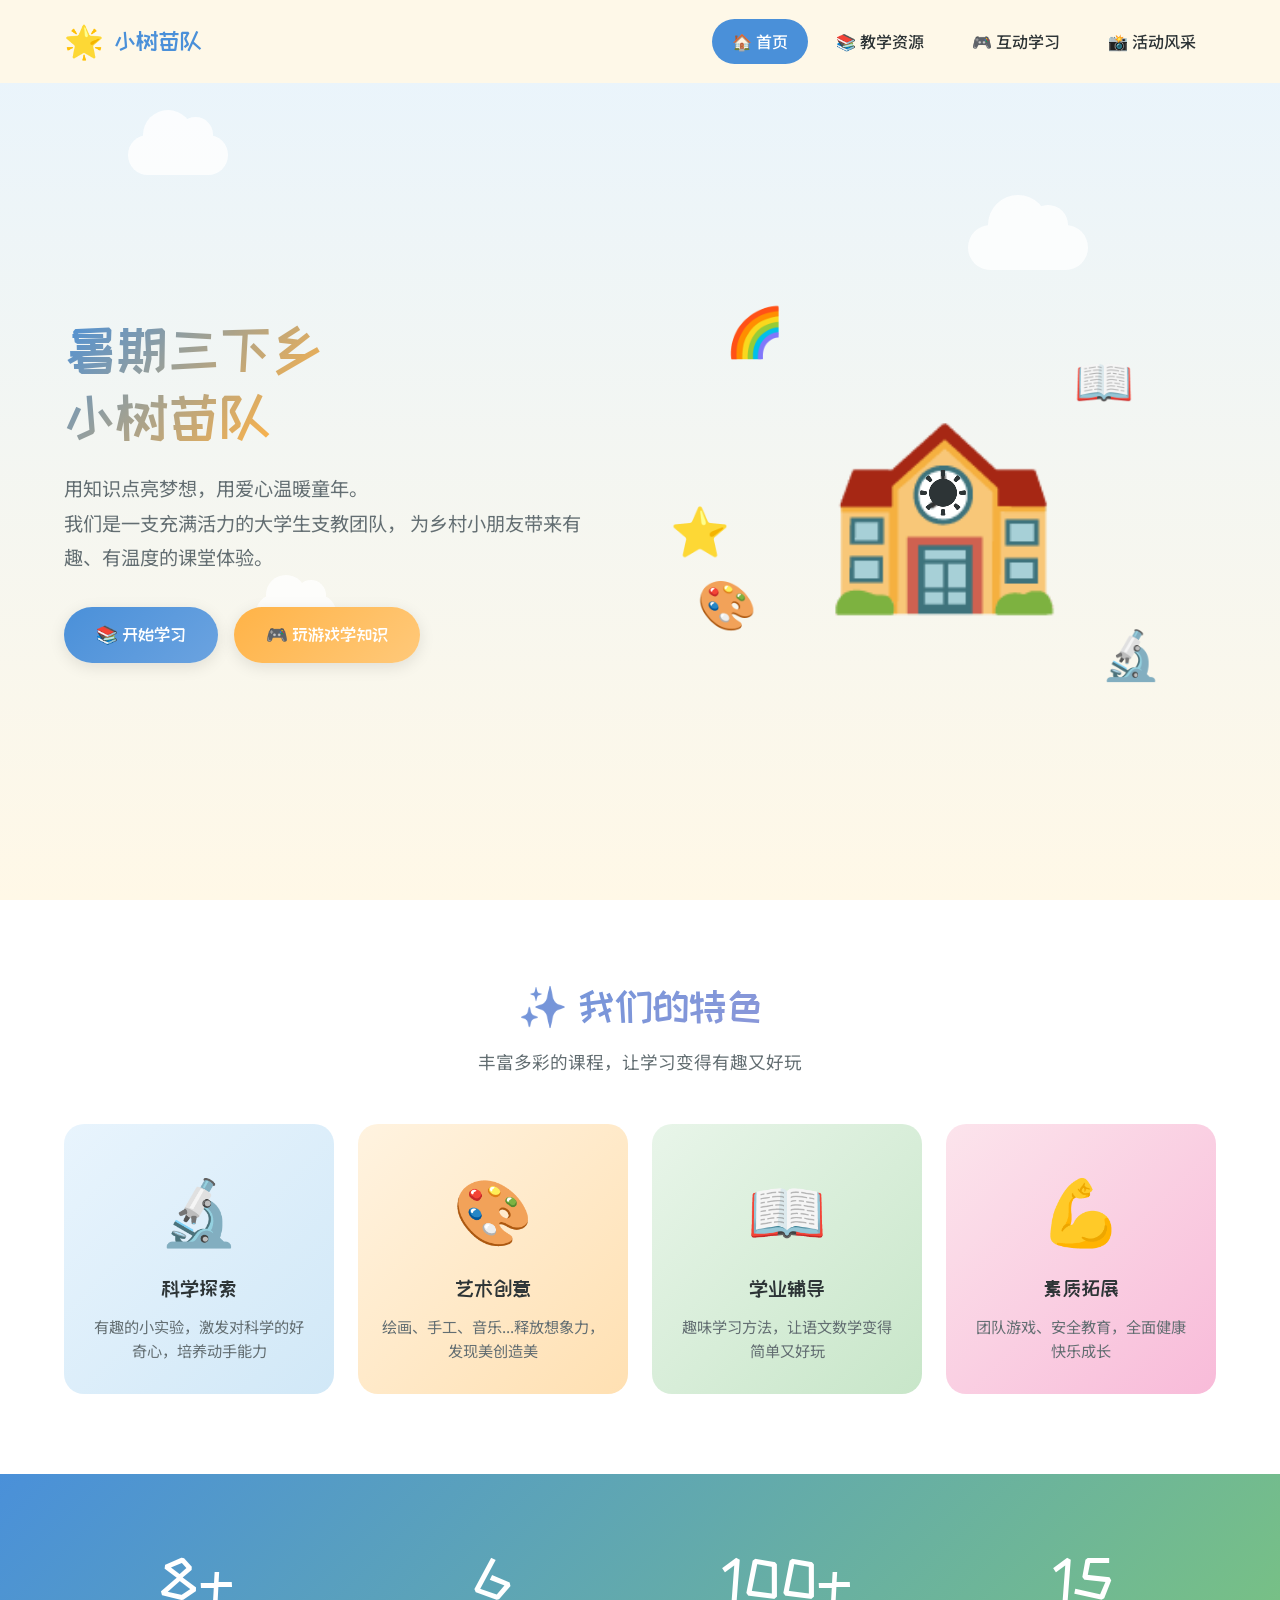
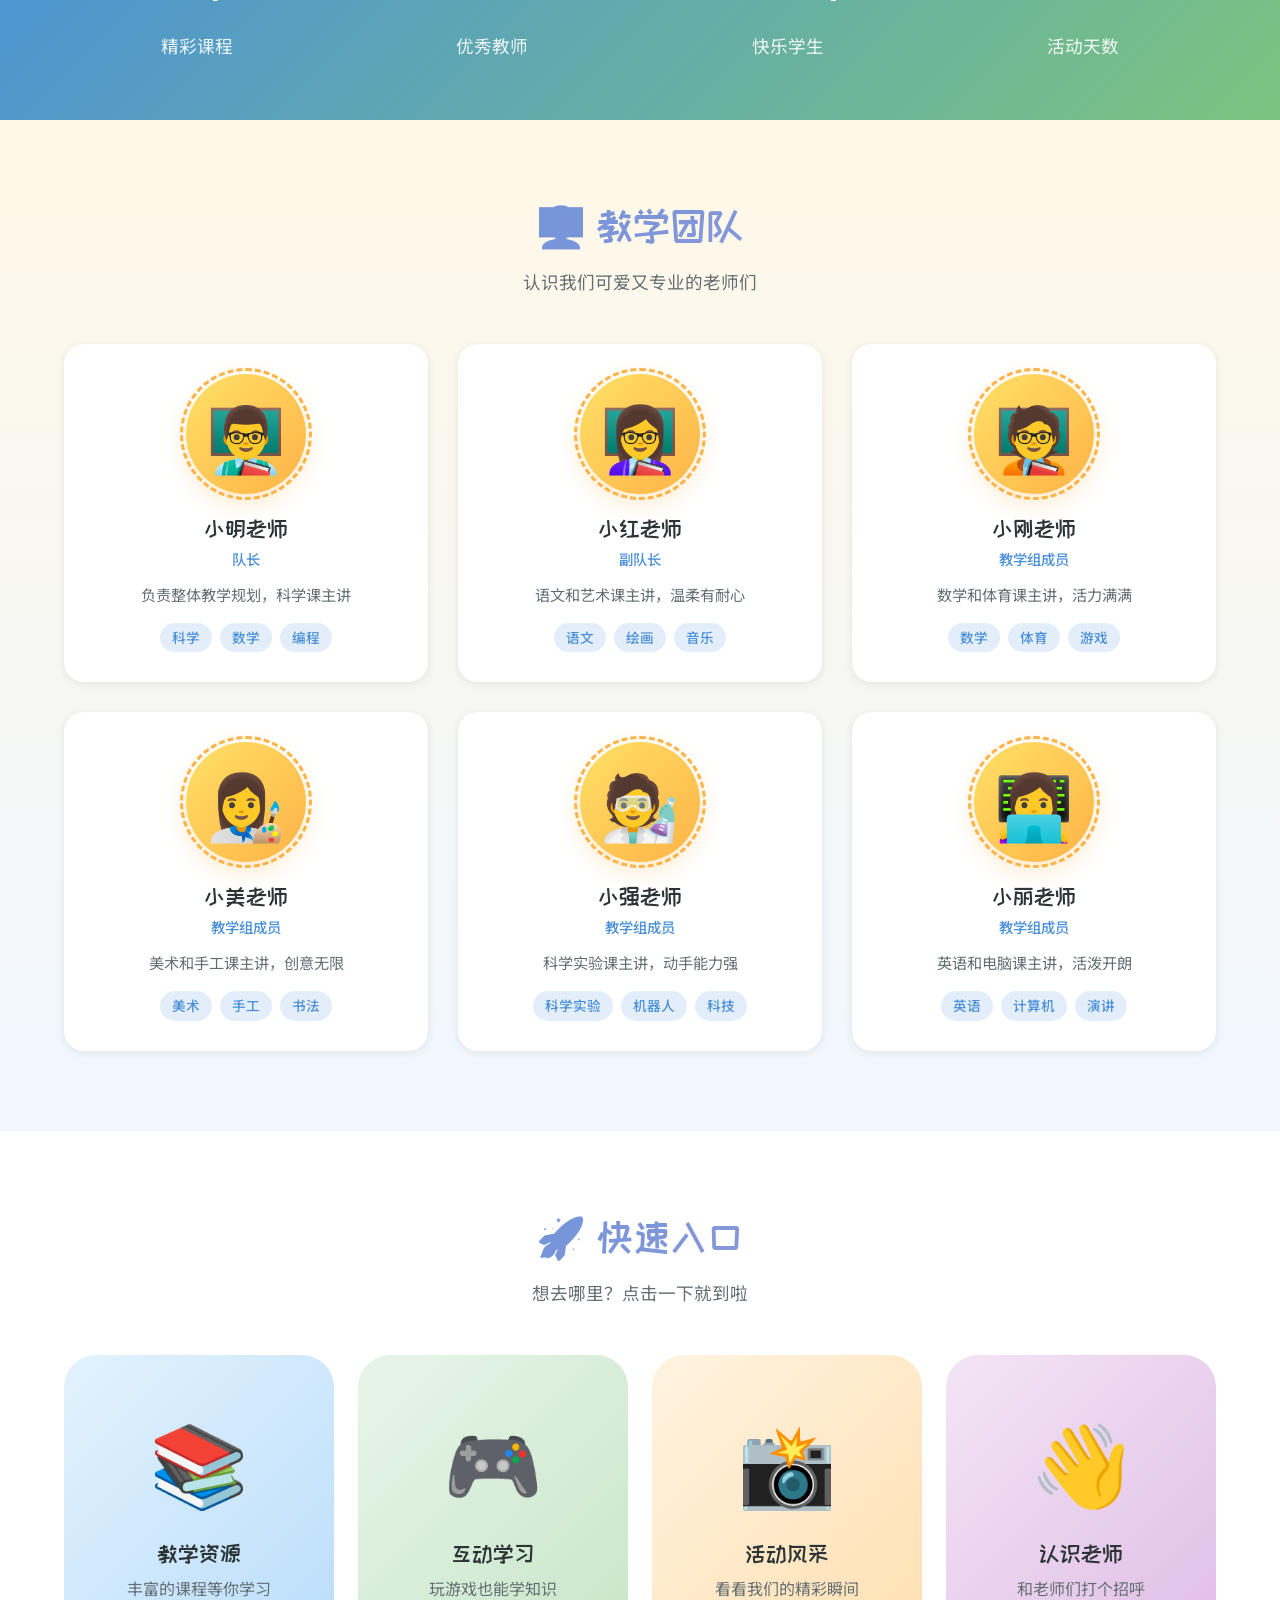
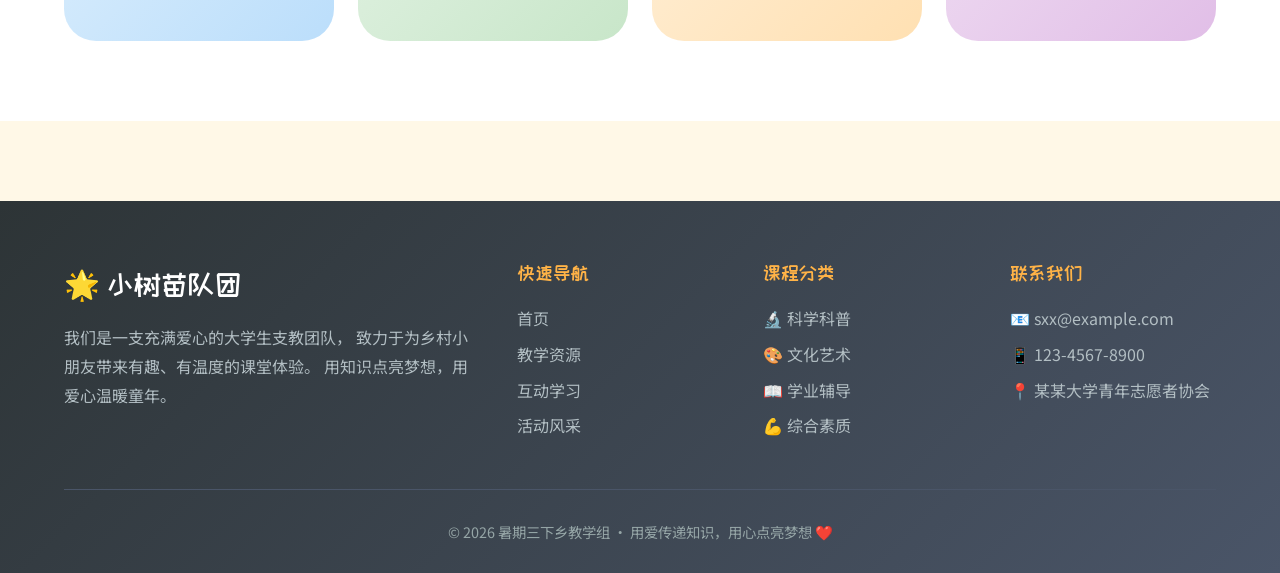
==== index.html @ 12be19e0 "初始提交：小树苗队三下乡教学网站" ====
<!DOCTYPE html>
<html lang="zh-CN">
<head>
  <meta charset="UTF-8">
  <meta name="viewport" content="width=device-width, initial-scale=1.0">
  <title>小树苗队 - 暑期三下乡教学组</title>
  <link rel="stylesheet" href="css/style.css">
  <style>
    .hero {
      min-height: 100vh;
      display: flex;
      align-items: center;
      position: relative;
      background: linear-gradient(180deg, #E8F4FD 0%, #FFF8E7 100%);
      overflow: hidden;
      padding-top: 80px;
    }

    .hero-content {
      position: relative;
      z-index: 10;
      max-width: 1200px;
      margin: 0 auto;
      padding: 0 24px;
      display: grid;
      grid-template-columns: 1fr 1fr;
      gap: 60px;
      align-items: center;
    }

    .hero-text h1 {
      font-size: 3.5rem;
      margin-bottom: 20px;
      background: linear-gradient(135deg, #4A90D9, #FFB347, #7BC47F);
      -webkit-background-clip: text;
      -webkit-text-fill-color: transparent;
      background-clip: text;
      line-height: 1.2;
    }

    .hero-text p {
      font-size: 1.2rem;
      color: var(--color-text-light);
      margin-bottom: 32px;
      line-height: 1.8;
    }

    .hero-buttons {
      display: flex;
      gap: 16px;
      flex-wrap: wrap;
    }

    .hero-illustration {
      position: relative;
      height: 500px;
      display: flex;
      align-items: center;
      justify-content: center;
    }

    .hero-emoji-main {
      font-size: 12rem;
      animation: float 3s ease-in-out infinite;
    }

    .hero-emoji-small {
      position: absolute;
      font-size: 3rem;
      animation: float 2.5s ease-in-out infinite;
    }

    .hero-emoji-small:nth-child(2) { top: 10%; left: 10%; animation-delay: 0.2s; }
    .hero-emoji-small:nth-child(3) { top: 20%; right: 15%; animation-delay: 0.5s; }
    .hero-emoji-small:nth-child(4) { bottom: 20%; left: 5%; animation-delay: 0.8s; }
    .hero-emoji-small:nth-child(5) { bottom: 10%; right: 10%; animation-delay: 1.1s; }
    .hero-emoji-small:nth-child(6) { top: 50%; left: 0%; animation-delay: 1.4s; }
    .hero-emoji-small:nth-child(7) { top: 40%; right: 0%; animation-delay: 1.7s; }

    .cloud {
      position: absolute;
      background: white;
      border-radius: 100px;
      opacity: 0.8;
      animation: cloudFloat 20s linear infinite;
    }

    .cloud::before,
    .cloud::after {
      content: '';
      position: absolute;
      background: white;
      border-radius: 50%;
    }

    .cloud1 {
      width: 100px;
      height: 40px;
      top: 15%;
      left: 10%;
    }
    .cloud1::before { width: 50px; height: 50px; top: -25px; left: 15px; }
    .cloud1::after { width: 35px; height: 35px; top: -18px; right: 15px; }

    .cloud2 {
      width: 120px;
      height: 45px;
      top: 25%;
      right: 15%;
      animation-delay: -5s;
      animation-duration: 25s;
    }
    .cloud2::before { width: 60px; height: 60px; top: -30px; left: 20px; }
    .cloud2::after { width: 40px; height: 40px; top: -20px; right: 20px; }

    .cloud3 {
      width: 80px;
      height: 35px;
      bottom: 30%;
      left: 20%;
      animation-delay: -10s;
      animation-duration: 18s;
    }
    .cloud3::before { width: 40px; height: 40px; top: -20px; left: 10px; }
    .cloud3::after { width: 30px; height: 30px; top: -15px; right: 10px; }

    @keyframes cloudFloat {
      0% { transform: translateX(-20px); }
      50% { transform: translateX(20px); }
      100% { transform: translateX(-20px); }
    }

    .features {
      background: var(--color-bg-white);
    }

    .features-grid {
      display: grid;
      grid-template-columns: repeat(4, 1fr);
      gap: 24px;
    }

    .feature-card {
      padding: 32px 24px;
      text-align: center;
      border-radius: var(--radius-md);
      transition: all 0.3s ease;
      cursor: pointer;
    }

    .feature-card:hover {
      transform: translateY(-10px) rotate(-2deg);
    }

    .feature-icon {
      font-size: 4rem;
      margin-bottom: 16px;
      display: block;
    }

    .feature-card h3 {
      font-size: 1.3rem;
      margin-bottom: 12px;
      color: var(--color-text);
    }

    .feature-card p {
      color: var(--color-text-light);
      font-size: 0.95rem;
      line-height: 1.6;
    }

    .feature-blue { background: linear-gradient(135deg, #E8F4FD, #D1E8F7); }
    .feature-orange { background: linear-gradient(135deg, #FFF3E0, #FFE0B2); }
    .feature-green { background: linear-gradient(135deg, #E8F5E9, #C8E6C9); }
    .feature-pink { background: linear-gradient(135deg, #FCE4EC, #F8BBD9); }

    .team {
      background: linear-gradient(180deg, #FFF8E7 0%, #F0F7FF 100%);
    }

    .team-grid {
      display: grid;
      grid-template-columns: repeat(3, 1fr);
      gap: 30px;
    }

    .team-card {
      padding: 30px;
      text-align: center;
    }

    .team-avatar {
      width: 120px;
      height: 120px;
      margin: 0 auto 20px;
      border-radius: 50%;
      display: flex;
      align-items: center;
      justify-content: center;
      font-size: 4rem;
      background: linear-gradient(135deg, #FFE066, #FFB347);
      box-shadow: 0 8px 24px rgba(255, 179, 71, 0.3);
      position: relative;
    }

    .team-avatar::after {
      content: '';
      position: absolute;
      inset: -6px;
      border-radius: 50%;
      border: 3px dashed #FFB347;
      animation: rotate 10s linear infinite;
    }

    @keyframes rotate {
      from { transform: rotate(0deg); }
      to { transform: rotate(360deg); }
    }

    .team-card h3 {
      font-size: 1.4rem;
      margin-bottom: 4px;
    }

    .team-role {
      color: var(--color-primary);
      font-weight: 500;
      margin-bottom: 12px;
      font-size: 0.9rem;
    }

    .team-bio {
      color: var(--color-text-light);
      font-size: 0.95rem;
      margin-bottom: 16px;
    }

    .team-skills {
      display: flex;
      flex-wrap: wrap;
      gap: 8px;
      justify-content: center;
    }

    .quick-access {
      background: var(--color-bg-white);
    }

    .quick-grid {
      display: grid;
      grid-template-columns: repeat(4, 1fr);
      gap: 24px;
    }

    .quick-card {
      padding: 40px 24px;
      text-align: center;
      border-radius: var(--radius-lg);
      cursor: pointer;
      position: relative;
      overflow: hidden;
    }

    .quick-card::before {
      content: '';
      position: absolute;
      top: 0;
      left: 0;
      right: 0;
      bottom: 0;
      background: rgba(255, 255, 255, 0.9);
      opacity: 0;
      transition: opacity 0.3s;
    }

    .quick-card:hover::before {
      opacity: 1;
    }

    .quick-card:hover .quick-icon {
      transform: scale(1.2) rotate(10deg);
    }

    .quick-icon {
      font-size: 5rem;
      margin-bottom: 16px;
      display: block;
      transition: transform 0.3s ease;
      position: relative;
      z-index: 1;
    }

    .quick-card h3 {
      font-size: 1.4rem;
      margin-bottom: 8px;
      position: relative;
      z-index: 1;
    }

    .quick-card p {
      color: var(--color-text-light);
      position: relative;
      z-index: 1;
    }

    .quick-blue { background: linear-gradient(135deg, #E3F2FD, #BBDEFB); }
    .quick-green { background: linear-gradient(135deg, #E8F5E9, #C8E6C9); }
    .quick-orange { background: linear-gradient(135deg, #FFF3E0, #FFE0B2); }
    .quick-purple { background: linear-gradient(135deg, #F3E5F5, #E1BEE7); }

    .stats {
      background: linear-gradient(135deg, #4A90D9, #7BC47F);
      color: white;
      padding: 60px 0;
    }

    .stats-grid {
      display: grid;
      grid-template-columns: repeat(4, 1fr);
      gap: 30px;
      text-align: center;
    }

    .stat-number {
      font-family: var(--font-display);
      font-size: 3.5rem;
      margin-bottom: 8px;
    }

    .stat-label {
      font-size: 1.1rem;
      opacity: 0.9;
    }

    @media (max-width: 900px) {
      .hero-content {
        grid-template-columns: 1fr;
        text-align: center;
        gap: 40px;
      }
      
      .hero-text h1 {
        font-size: 2.5rem;
      }
      
      .hero-illustration {
        height: 350px;
      }
      
      .hero-emoji-main {
        font-size: 8rem;
      }
      
      .hero-buttons {
        justify-content: center;
      }
      
      .features-grid,
      .team-grid,
      .quick-grid,
      .stats-grid {
        grid-template-columns: repeat(2, 1fr);
      }
    }

    @media (max-width: 500px) {
      .features-grid,
      .team-grid,
      .quick-grid,
      .stats-grid {
        grid-template-columns: 1fr;
      }
      
      .hero-text h1 {
        font-size: 2rem;
      }
      
      .stat-number {
        font-size: 2.5rem;
      }
    }
  </style>
</head>
<body>
  <section class="hero">
    <div class="cloud cloud1"></div>
    <div class="cloud cloud2"></div>
    <div class="cloud cloud3"></div>
    
    <div class="hero-content">
      <div class="hero-text fade-in">
        <h1>暑期三下乡<br>小树苗队</h1>
        <p>
          用知识点亮梦想，用爱心温暖童年。<br>
          我们是一支充满活力的大学生支教团队，
          为乡村小朋友带来有趣、有温度的课堂体验。
        </p>
        <div class="hero-buttons">
          <a href="courses.html" class="btn btn-primary">
            📚 开始学习
          </a>
          <a href="interactive.html" class="btn btn-secondary">
            🎮 玩游戏学知识
          </a>
        </div>
      </div>
      
      <div class="hero-illustration fade-in stagger-2">
        <span class="hero-emoji-small">☀️</span>
        <span class="hero-emoji-small">🌈</span>
        <span class="hero-emoji-small">📖</span>
        <span class="hero-emoji-small">🎨</span>
        <span class="hero-emoji-small">🔬</span>
        <span class="hero-emoji-small">⭐</span>
        <div class="hero-emoji-main">🏫</div>
      </div>
    </div>
  </section>

  <section class="section features">
    <div class="container">
      <h2 class="section-title fade-in">✨ 我们的特色</h2>
      <p class="section-subtitle fade-in">丰富多彩的课程，让学习变得有趣又好玩</p>
      
      <div class="features-grid">
        <div class="feature-card feature-blue fade-in stagger-1">
          <span class="feature-icon">🔬</span>
          <h3>科学探索</h3>
          <p>有趣的小实验，激发对科学的好奇心，培养动手能力</p>
        </div>
        <div class="feature-card feature-orange fade-in stagger-2">
          <span class="feature-icon">🎨</span>
          <h3>艺术创意</h3>
          <p>绘画、手工、音乐...释放想象力，发现美创造美</p>
        </div>
        <div class="feature-card feature-green fade-in stagger-3">
          <span class="feature-icon">📖</span>
          <h3>学业辅导</h3>
          <p>趣味学习方法，让语文数学变得简单又好玩</p>
        </div>
        <div class="feature-card feature-pink fade-in stagger-4">
          <span class="feature-icon">💪</span>
          <h3>素质拓展</h3>
          <p>团队游戏、安全教育，全面健康快乐成长</p>
        </div>
      </div>
    </div>
  </section>

  <section class="section stats">
    <div class="container">
      <div class="stats-grid">
        <div class="fade-in stagger-1">
          <div class="stat-number">8+</div>
          <div class="stat-label">精彩课程</div>
        </div>
        <div class="fade-in stagger-2">
          <div class="stat-number">6</div>
          <div class="stat-label">优秀教师</div>
        </div>
        <div class="fade-in stagger-3">
          <div class="stat-number">100+</div>
          <div class="stat-label">快乐学生</div>
        </div>
        <div class="fade-in stagger-4">
          <div class="stat-number">15</div>
          <div class="stat-label">活动天数</div>
        </div>
      </div>
    </div>
  </section>

  <section class="section team">
    <div class="container">
      <h2 class="section-title fade-in">👨‍🏫 教学团队</h2>
      <p class="section-subtitle fade-in">认识我们可爱又专业的老师们</p>
      
      <div class="team-grid" id="teamGrid"></div>
    </div>
  </section>

  <section class="section quick-access">
    <div class="container">
      <h2 class="section-title fade-in">🚀 快速入口</h2>
      <p class="section-subtitle fade-in">想去哪里？点击一下就到啦</p>
      
      <div class="quick-grid">
        <a href="courses.html" class="quick-card quick-blue fade-in stagger-1">
          <span class="quick-icon">📚</span>
          <h3>教学资源</h3>
          <p>丰富的课程等你学习</p>
        </a>
        <a href="interactive.html" class="quick-card quick-green fade-in stagger-2">
          <span class="quick-icon">🎮</span>
          <h3>互动学习</h3>
          <p>玩游戏也能学知识</p>
        </a>
        <a href="gallery.html" class="quick-card quick-orange fade-in stagger-3">
          <span class="quick-icon">📸</span>
          <h3>活动风采</h3>
          <p>看看我们的精彩瞬间</p>
        </a>
        <a href="#teamGrid" class="quick-card quick-purple fade-in stagger-4">
          <span class="quick-icon">👋</span>
          <h3>认识老师</h3>
          <p>和老师们打个招呼</p>
        </a>
      </div>
    </div>
  </section>

  <script src="js/main.js"></script>
  <script>
    createNavbar('home');
    createFooter();

    const teamGrid = document.getElementById('teamGrid');
    teamData.forEach((member, index) => {
      const card = document.createElement('div');
      card.className = `card team-card fade-in stagger-${(index % 4) + 1}`;
      card.innerHTML = `
        <div class="team-avatar">${member.avatar}</div>
        <h3>${member.name}</h3>
        <div class="team-role">${member.role}</div>
        <p class="team-bio">${member.bio}</p>
        <div class="team-skills">
          ${member.skills.map(skill => `<span class="tag tag-blue">${skill}</span>`).join('')}
        </div>
      `;
      teamGrid.appendChild(card);
    });

    setTimeout(() => initScrollAnimations(), 100);
  </script>
</body>
</html>
---- css/style.css ----
@import url('https://fonts.googleapis.com/css2?family=ZCOOL+KuaiLe&family=Noto+Sans+SC:wght@400;500;700&display=swap');

:root {
  --color-primary: #4A90D9;
  --color-secondary: #FFB347;
  --color-accent-green: #7BC47F;
  --color-accent-pink: #FF9EC3;
  --color-accent-purple: #B19CD9;
  --color-accent-yellow: #FFE066;
  --color-bg: #FFF8E7;
  --color-bg-white: #FFFFFF;
  --color-text: #2D3436;
  --color-text-light: #636E72;
  --color-border: #F0E6D3;
  --shadow-sm: 0 2px 8px rgba(0, 0, 0, 0.08);
  --shadow-md: 0 4px 16px rgba(0, 0, 0, 0.1);
  --shadow-lg: 0 8px 32px rgba(0, 0, 0, 0.12);
  --shadow-hover: 0 12px 40px rgba(0, 0, 0, 0.15);
  --radius-sm: 12px;
  --radius-md: 20px;
  --radius-lg: 32px;
  --radius-full: 9999px;
  --font-display: 'ZCOOL KuaiLe', 'Noto Sans SC', sans-serif;
  --font-body: 'Noto Sans SC', -apple-system, BlinkMacSystemFont, sans-serif;
}

* {
  margin: 0;
  padding: 0;
  box-sizing: border-box;
}

html {
  scroll-behavior: smooth;
}

body {
  font-family: var(--font-body);
  background-color: var(--color-bg);
  color: var(--color-text);
  line-height: 1.6;
  overflow-x: hidden;
}

h1, h2, h3, h4, h5, h6 {
  font-family: var(--font-display);
  font-weight: normal;
  line-height: 1.3;
}

a {
  text-decoration: none;
  color: inherit;
}

button {
  font-family: inherit;
  cursor: pointer;
  border: none;
  outline: none;
}

img {
  max-width: 100%;
  height: auto;
  display: block;
}

.container {
  max-width: 1200px;
  margin: 0 auto;
  padding: 0 24px;
}

.section {
  padding: 80px 0;
}

.section-title {
  font-size: 2.5rem;
  text-align: center;
  margin-bottom: 16px;
  background: linear-gradient(135deg, var(--color-primary), var(--color-accent-purple));
  -webkit-background-clip: text;
  -webkit-text-fill-color: transparent;
  background-clip: text;
}

.section-subtitle {
  text-align: center;
  color: var(--color-text-light);
  font-size: 1.1rem;
  margin-bottom: 48px;
}

.btn {
  display: inline-flex;
  align-items: center;
  justify-content: center;
  gap: 8px;
  padding: 14px 32px;
  border-radius: var(--radius-full);
  font-family: var(--font-display);
  font-size: 1.1rem;
  font-weight: 500;
  transition: all 0.3s ease;
  box-shadow: var(--shadow-md);
  position: relative;
  overflow: hidden;
}

.btn:hover {
  transform: translateY(-3px);
  box-shadow: var(--shadow-hover);
}

.btn:active {
  transform: translateY(-1px);
}

.btn-primary {
  background: linear-gradient(135deg, var(--color-primary), #6BA3E0);
  color: white;
}

.btn-secondary {
  background: linear-gradient(135deg, var(--color-secondary), #FFC97A);
  color: white;
}

.btn-green {
  background: linear-gradient(135deg, var(--color-accent-green), #9DD4A0);
  color: white;
}

.btn-pink {
  background: linear-gradient(135deg, var(--color-accent-pink), #FFB8D1);
  color: white;
}

.btn-outline {
  background: white;
  color: var(--color-primary);
  border: 3px solid var(--color-primary);
  box-shadow: none;
}

.btn-outline:hover {
  background: var(--color-primary);
  color: white;
}

.card {
  background: var(--color-bg-white);
  border-radius: var(--radius-md);
  box-shadow: var(--shadow-sm);
  transition: all 0.3s ease;
  overflow: hidden;
}

.card:hover {
  transform: translateY(-8px) rotate(-1deg);
  box-shadow: var(--shadow-hover);
}

.navbar {
  position: fixed;
  top: 0;
  left: 0;
  right: 0;
  z-index: 1000;
  background: rgba(255, 248, 231, 0.95);
  backdrop-filter: blur(10px);
  transition: all 0.3s ease;
  padding: 16px 0;
}

.navbar.scrolled {
  background: rgba(255, 255, 255, 0.98);
  box-shadow: var(--shadow-sm);
  padding: 12px 0;
}

.navbar-inner {
  display: flex;
  align-items: center;
  justify-content: space-between;
  max-width: 1200px;
  margin: 0 auto;
  padding: 0 24px;
}

.logo {
  display: flex;
  align-items: center;
  gap: 10px;
  font-family: var(--font-display);
  font-size: 1.5rem;
  color: var(--color-primary);
}

.logo-icon {
  font-size: 2rem;
  animation: bounce 2s ease-in-out infinite;
}

@keyframes bounce {
  0%, 100% { transform: translateY(0); }
  50% { transform: translateY(-5px); }
}

.nav-links {
  display: flex;
  align-items: center;
  gap: 8px;
  list-style: none;
}

.nav-links a {
  display: block;
  padding: 10px 20px;
  border-radius: var(--radius-full);
  font-weight: 500;
  transition: all 0.3s ease;
  position: relative;
}

.nav-links a:hover,
.nav-links a.active {
  background: var(--color-primary);
  color: white;
}

.mobile-menu-btn {
  display: none;
  background: none;
  font-size: 1.5rem;
  padding: 8px;
}

.footer {
  background: linear-gradient(135deg, #2D3436, #4A5568);
  color: white;
  padding: 60px 0 30px;
  margin-top: 80px;
}

.footer-content {
  display: grid;
  grid-template-columns: 2fr 1fr 1fr 1fr;
  gap: 40px;
  margin-bottom: 40px;
}

.footer h4 {
  font-size: 1.2rem;
  margin-bottom: 20px;
  color: var(--color-secondary);
}

.footer p, .footer a {
  color: #B2BEC3;
  margin-bottom: 10px;
  display: block;
  transition: color 0.3s;
}

.footer a:hover {
  color: var(--color-secondary);
}

.footer-bottom {
  text-align: center;
  padding-top: 30px;
  border-top: 1px solid #4A5568;
  color: #95A5A6;
  font-size: 0.9rem;
}

.footer-logo {
  font-family: var(--font-display);
  font-size: 1.8rem;
  color: white;
  margin-bottom: 16px;
}

.footer-desc {
  color: #B2BEC3;
  line-height: 1.8;
}

.cloud-bg {
  position: relative;
}

.cloud-bg::before {
  content: '';
  position: absolute;
  top: 0;
  left: 0;
  right: 0;
  bottom: 0;
  background-image: 
    radial-gradient(circle at 10% 20%, rgba(74, 144, 217, 0.08) 0%, transparent 50%),
    radial-gradient(circle at 90% 80%, rgba(255, 179, 71, 0.08) 0%, transparent 50%),
    radial-gradient(circle at 50% 50%, rgba(123, 196, 127, 0.05) 0%, transparent 60%);
  pointer-events: none;
  z-index: 0;
}

.fade-in {
  opacity: 0;
  transform: translateY(30px);
  transition: opacity 0.6s ease, transform 0.6s ease;
}

.fade-in.visible {
  opacity: 1;
  transform: translateY(0);
}

.stagger-1 { transition-delay: 0.1s; }
.stagger-2 { transition-delay: 0.2s; }
.stagger-3 { transition-delay: 0.3s; }
.stagger-4 { transition-delay: 0.4s; }
.stagger-5 { transition-delay: 0.5s; }
.stagger-6 { transition-delay: 0.6s; }

.tag {
  display: inline-block;
  padding: 4px 12px;
  border-radius: var(--radius-full);
  font-size: 0.85rem;
  font-weight: 500;
}

.tag-blue {
  background: rgba(74, 144, 217, 0.15);
  color: var(--color-primary);
}

.tag-orange {
  background: rgba(255, 179, 71, 0.2);
  color: #E67E22;
}

.tag-green {
  background: rgba(123, 196, 127, 0.2);
  color: #27AE60;
}

.tag-pink {
  background: rgba(255, 158, 195, 0.25);
  color: #E84393;
}

.tag-purple {
  background: rgba(177, 156, 217, 0.25);
  color: #8E44AD;
}

@media (max-width: 768px) {
  .section {
    padding: 50px 0;
  }
  
  .section-title {
    font-size: 1.8rem;
  }
  
  .nav-links {
    display: none;
    position: absolute;
    top: 100%;
    left: 0;
    right: 0;
    background: white;
    flex-direction: column;
    padding: 16px;
    gap: 8px;
    box-shadow: var(--shadow-md);
  }
  
  .nav-links.open {
    display: flex;
  }
  
  .mobile-menu-btn {
    display: block;
  }
  
  .footer-content {
    grid-template-columns: 1fr;
    gap: 30px;
  }
  
  .btn {
    padding: 12px 24px;
    font-size: 1rem;
  }
}

.float-animation {
  animation: float 3s ease-in-out infinite;
}

@keyframes float {
  0%, 100% { transform: translateY(0px); }
  50% { transform: translateY(-15px); }
}

.wiggle {
  animation: wiggle 0.5s ease-in-out;
}

@keyframes wiggle {
  0%, 100% { transform: rotate(0deg); }
  25% { transform: rotate(-5deg); }
  75% { transform: rotate(5deg); }
}

.confetti {
  position: fixed;
  width: 10px;
  height: 10px;
  pointer-events: none;
  z-index: 9999;
  animation: confetti-fall 3s ease-out forwards;
}

@keyframes confetti-fall {
  0% {
    opacity: 1;
    transform: translateY(0) rotate(0deg);
  }
  100% {
    opacity: 0;
    transform: translateY(100vh) rotate(720deg);
  }
}
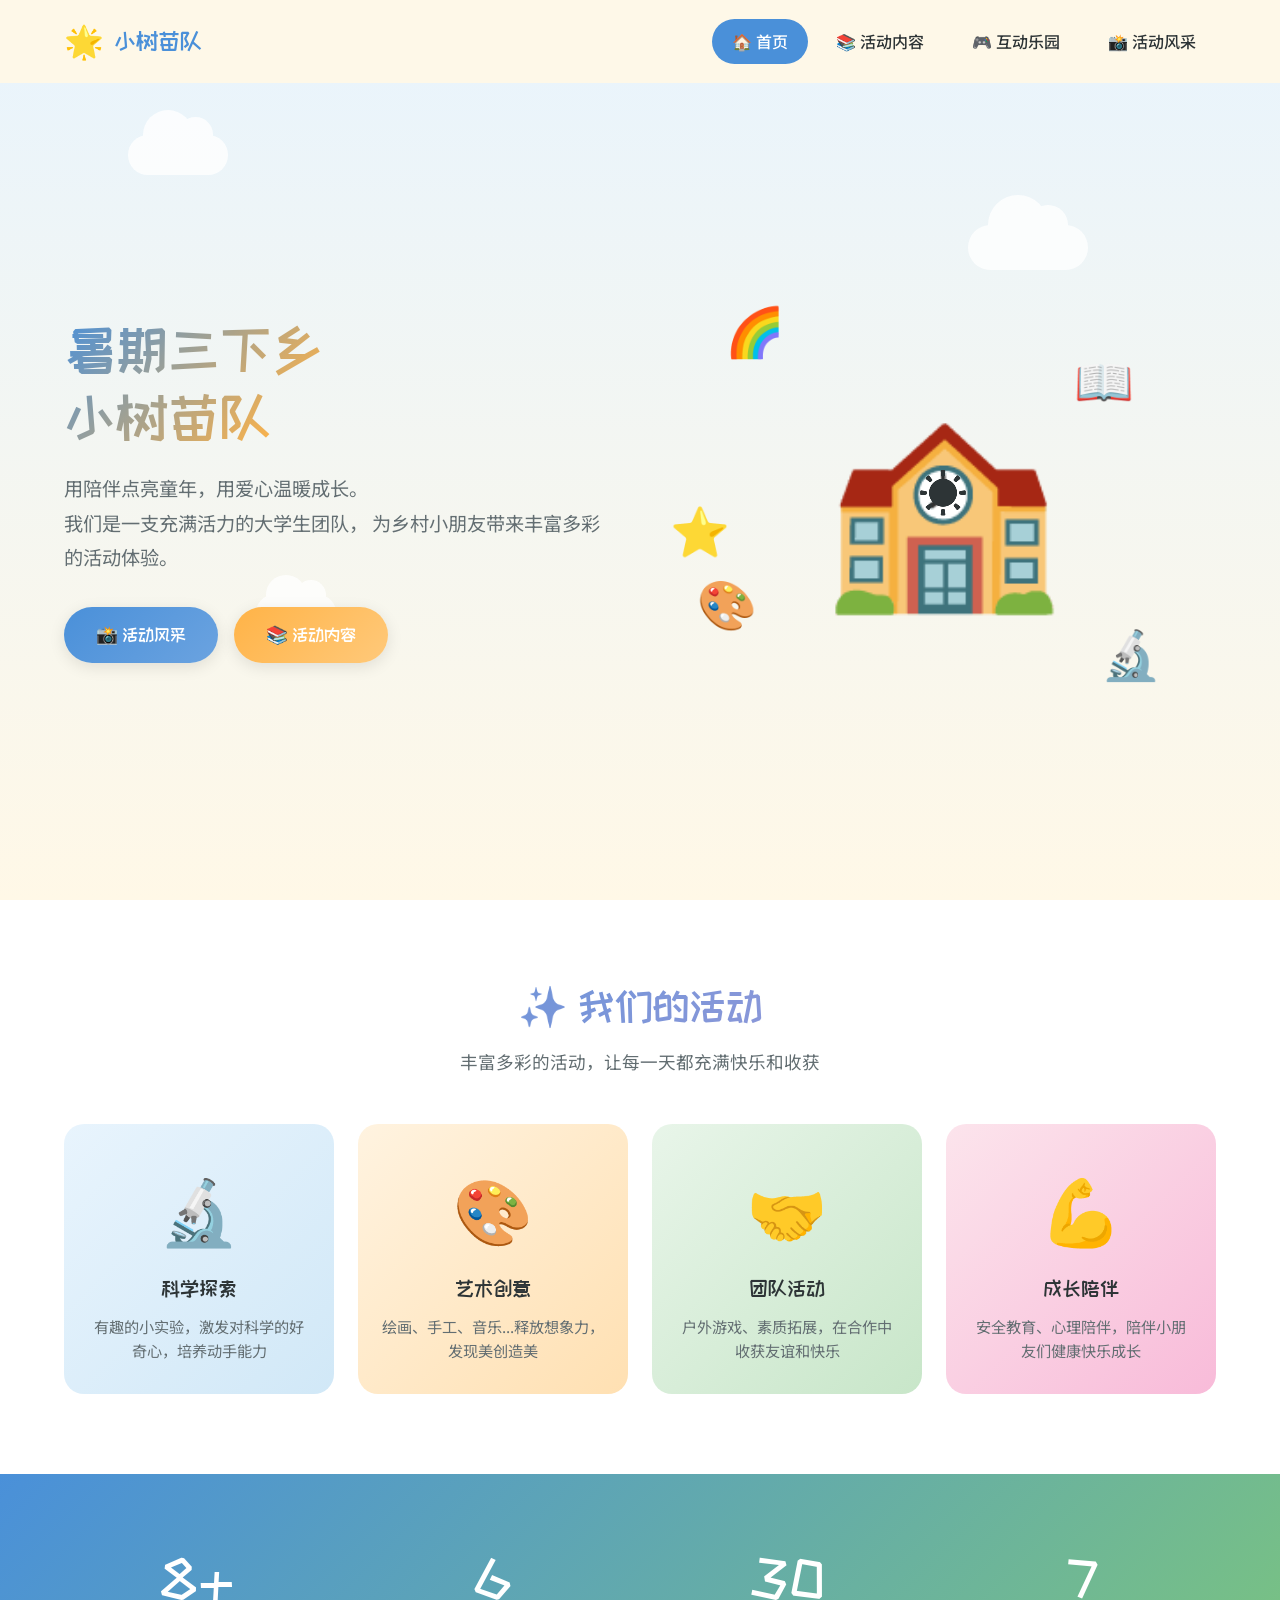
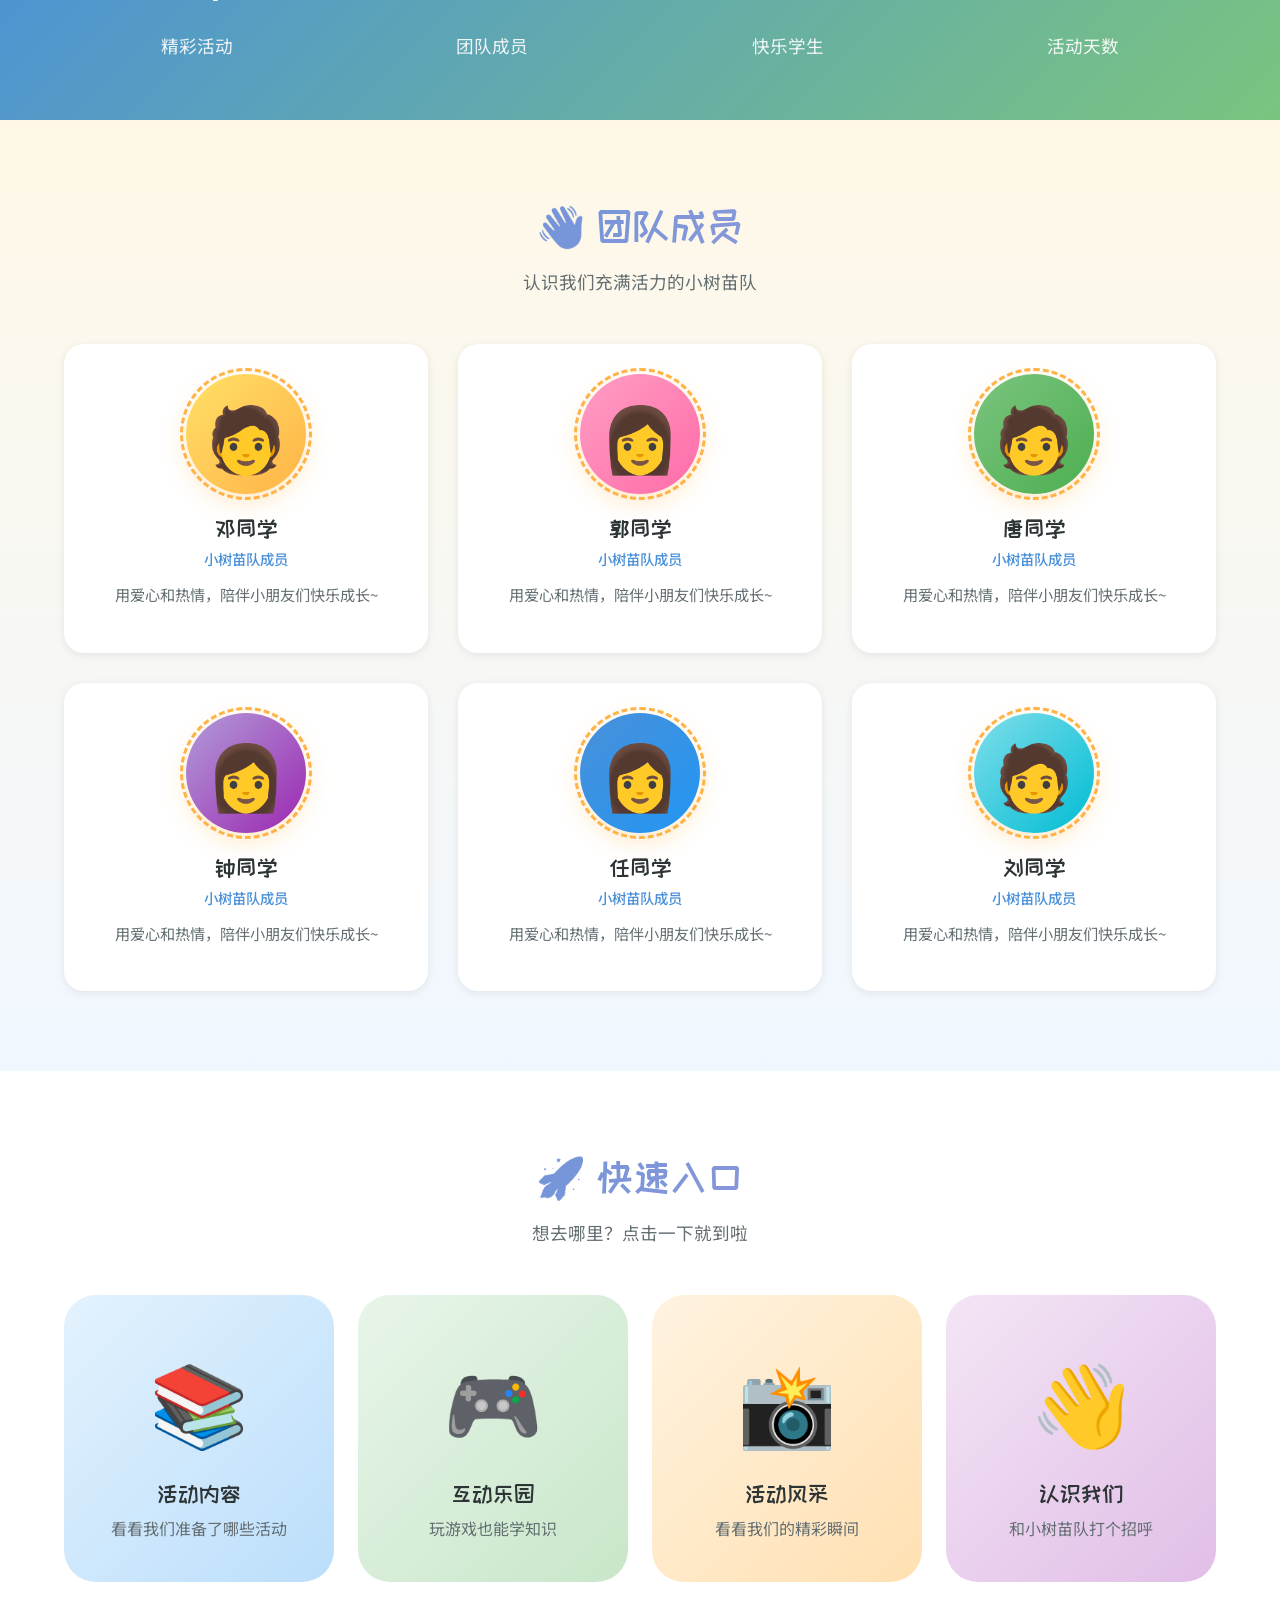
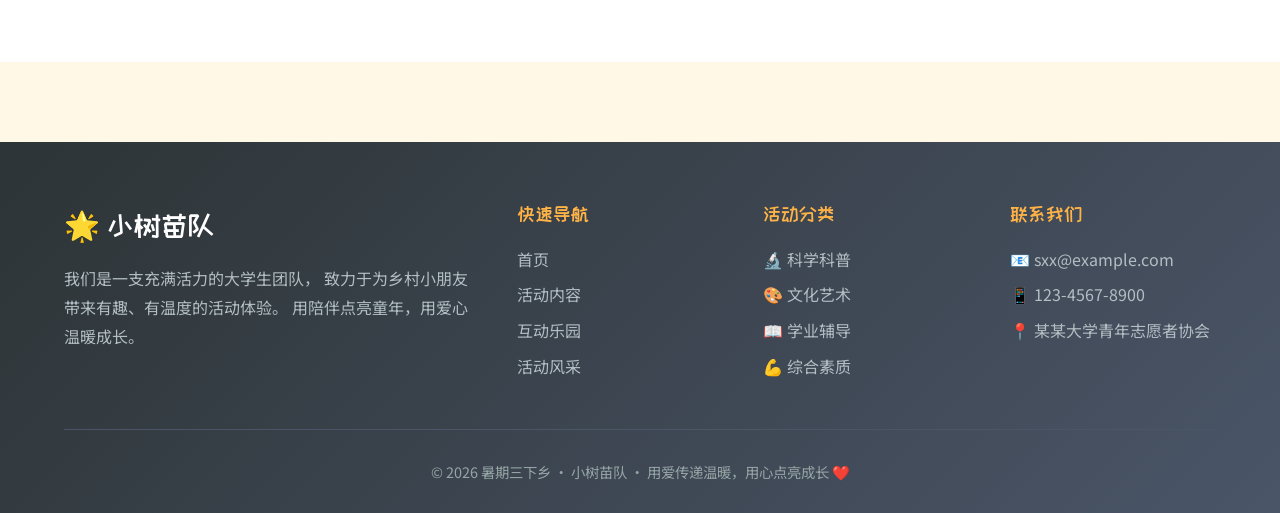
==== commit 90f1bda2: "更新网站内容：支教改为活动，团队成员更新，数据调整" ====
--- a/index.html
+++ b/index.html
@@ -3,7 +3,7 @@
 <head>
   <meta charset="UTF-8">
   <meta name="viewport" content="width=device-width, initial-scale=1.0">
-  <title>小树苗队 - 暑期三下乡教学组</title>
+  <title>小树苗队 - 2026暑期三下乡</title>
   <link rel="stylesheet" href="css/style.css">
   <style>
     .hero {
@@ -392,16 +392,16 @@
       <div class="hero-text fade-in">
         <h1>暑期三下乡<br>小树苗队</h1>
         <p>
-          用知识点亮梦想，用爱心温暖童年。<br>
-          我们是一支充满活力的大学生支教团队，
-          为乡村小朋友带来有趣、有温度的课堂体验。
+          用陪伴点亮童年，用爱心温暖成长。<br>
+          我们是一支充满活力的大学生团队，
+          为乡村小朋友带来丰富多彩的活动体验。
         </p>
         <div class="hero-buttons">
-          <a href="courses.html" class="btn btn-primary">
-            📚 开始学习
+          <a href="gallery.html" class="btn btn-primary">
+            📸 活动风采
           </a>
-          <a href="interactive.html" class="btn btn-secondary">
-            🎮 玩游戏学知识
+          <a href="courses.html" class="btn btn-secondary">
+            📚 活动内容
           </a>
         </div>
       </div>
@@ -420,8 +420,8 @@
 
   <section class="section features">
     <div class="container">
-      <h2 class="section-title fade-in">✨ 我们的特色</h2>
-      <p class="section-subtitle fade-in">丰富多彩的课程，让学习变得有趣又好玩</p>
+      <h2 class="section-title fade-in">✨ 我们的活动</h2>
+      <p class="section-subtitle fade-in">丰富多彩的活动，让每一天都充满快乐和收获</p>
       
       <div class="features-grid">
         <div class="feature-card feature-blue fade-in stagger-1">
@@ -435,14 +435,14 @@
           <p>绘画、手工、音乐...释放想象力，发现美创造美</p>
         </div>
         <div class="feature-card feature-green fade-in stagger-3">
-          <span class="feature-icon">📖</span>
-          <h3>学业辅导</h3>
-          <p>趣味学习方法，让语文数学变得简单又好玩</p>
+          <span class="feature-icon">🤝</span>
+          <h3>团队活动</h3>
+          <p>户外游戏、素质拓展，在合作中收获友谊和快乐</p>
         </div>
         <div class="feature-card feature-pink fade-in stagger-4">
           <span class="feature-icon">💪</span>
-          <h3>素质拓展</h3>
-          <p>团队游戏、安全教育，全面健康快乐成长</p>
+          <h3>成长陪伴</h3>
+          <p>安全教育、心理陪伴，陪伴小朋友们健康快乐成长</p>
         </div>
       </div>
     </div>
@@ -453,18 +453,18 @@
       <div class="stats-grid">
         <div class="fade-in stagger-1">
           <div class="stat-number">8+</div>
-          <div class="stat-label">精彩课程</div>
+          <div class="stat-label">精彩活动</div>
         </div>
         <div class="fade-in stagger-2">
           <div class="stat-number">6</div>
-          <div class="stat-label">优秀教师</div>
+          <div class="stat-label">团队成员</div>
         </div>
         <div class="fade-in stagger-3">
-          <div class="stat-number">100+</div>
+          <div class="stat-number">30</div>
           <div class="stat-label">快乐学生</div>
         </div>
         <div class="fade-in stagger-4">
-          <div class="stat-number">15</div>
+          <div class="stat-number">7</div>
           <div class="stat-label">活动天数</div>
         </div>
       </div>
@@ -473,8 +473,8 @@
 
   <section class="section team">
     <div class="container">
-      <h2 class="section-title fade-in">👨‍🏫 教学团队</h2>
-      <p class="section-subtitle fade-in">认识我们可爱又专业的老师们</p>
+      <h2 class="section-title fade-in">👋 团队成员</h2>
+      <p class="section-subtitle fade-in">认识我们充满活力的小树苗队</p>
       
       <div class="team-grid" id="teamGrid"></div>
     </div>
@@ -488,12 +488,12 @@
       <div class="quick-grid">
         <a href="courses.html" class="quick-card quick-blue fade-in stagger-1">
           <span class="quick-icon">📚</span>
-          <h3>教学资源</h3>
-          <p>丰富的课程等你学习</p>
+          <h3>活动内容</h3>
+          <p>看看我们准备了哪些活动</p>
         </a>
         <a href="interactive.html" class="quick-card quick-green fade-in stagger-2">
           <span class="quick-icon">🎮</span>
-          <h3>互动学习</h3>
+          <h3>互动乐园</h3>
           <p>玩游戏也能学知识</p>
         </a>
         <a href="gallery.html" class="quick-card quick-orange fade-in stagger-3">
@@ -503,8 +503,8 @@
         </a>
         <a href="#teamGrid" class="quick-card quick-purple fade-in stagger-4">
           <span class="quick-icon">👋</span>
-          <h3>认识老师</h3>
-          <p>和老师们打个招呼</p>
+          <h3>认识我们</h3>
+          <p>和小树苗队打个招呼</p>
         </a>
       </div>
     </div>
@@ -520,13 +520,12 @@
       const card = document.createElement('div');
       card.className = `card team-card fade-in stagger-${(index % 4) + 1}`;
       card.innerHTML = `
-        <div class="team-avatar">${member.avatar}</div>
+        <div class="team-avatar" style="background: ${member.bgColor};">
+          ${member.avatar}
+        </div>
         <h3>${member.name}</h3>
-        <div class="team-role">${member.role}</div>
-        <p class="team-bio">${member.bio}</p>
-        <div class="team-skills">
-          ${member.skills.map(skill => `<span class="tag tag-blue">${skill}</span>`).join('')}
-        </div>
+        <div class="team-role">小树苗队成员</div>
+        <p class="team-bio">用爱心和热情，陪伴小朋友们快乐成长~</p>
       `;
       teamGrid.appendChild(card);
     });
